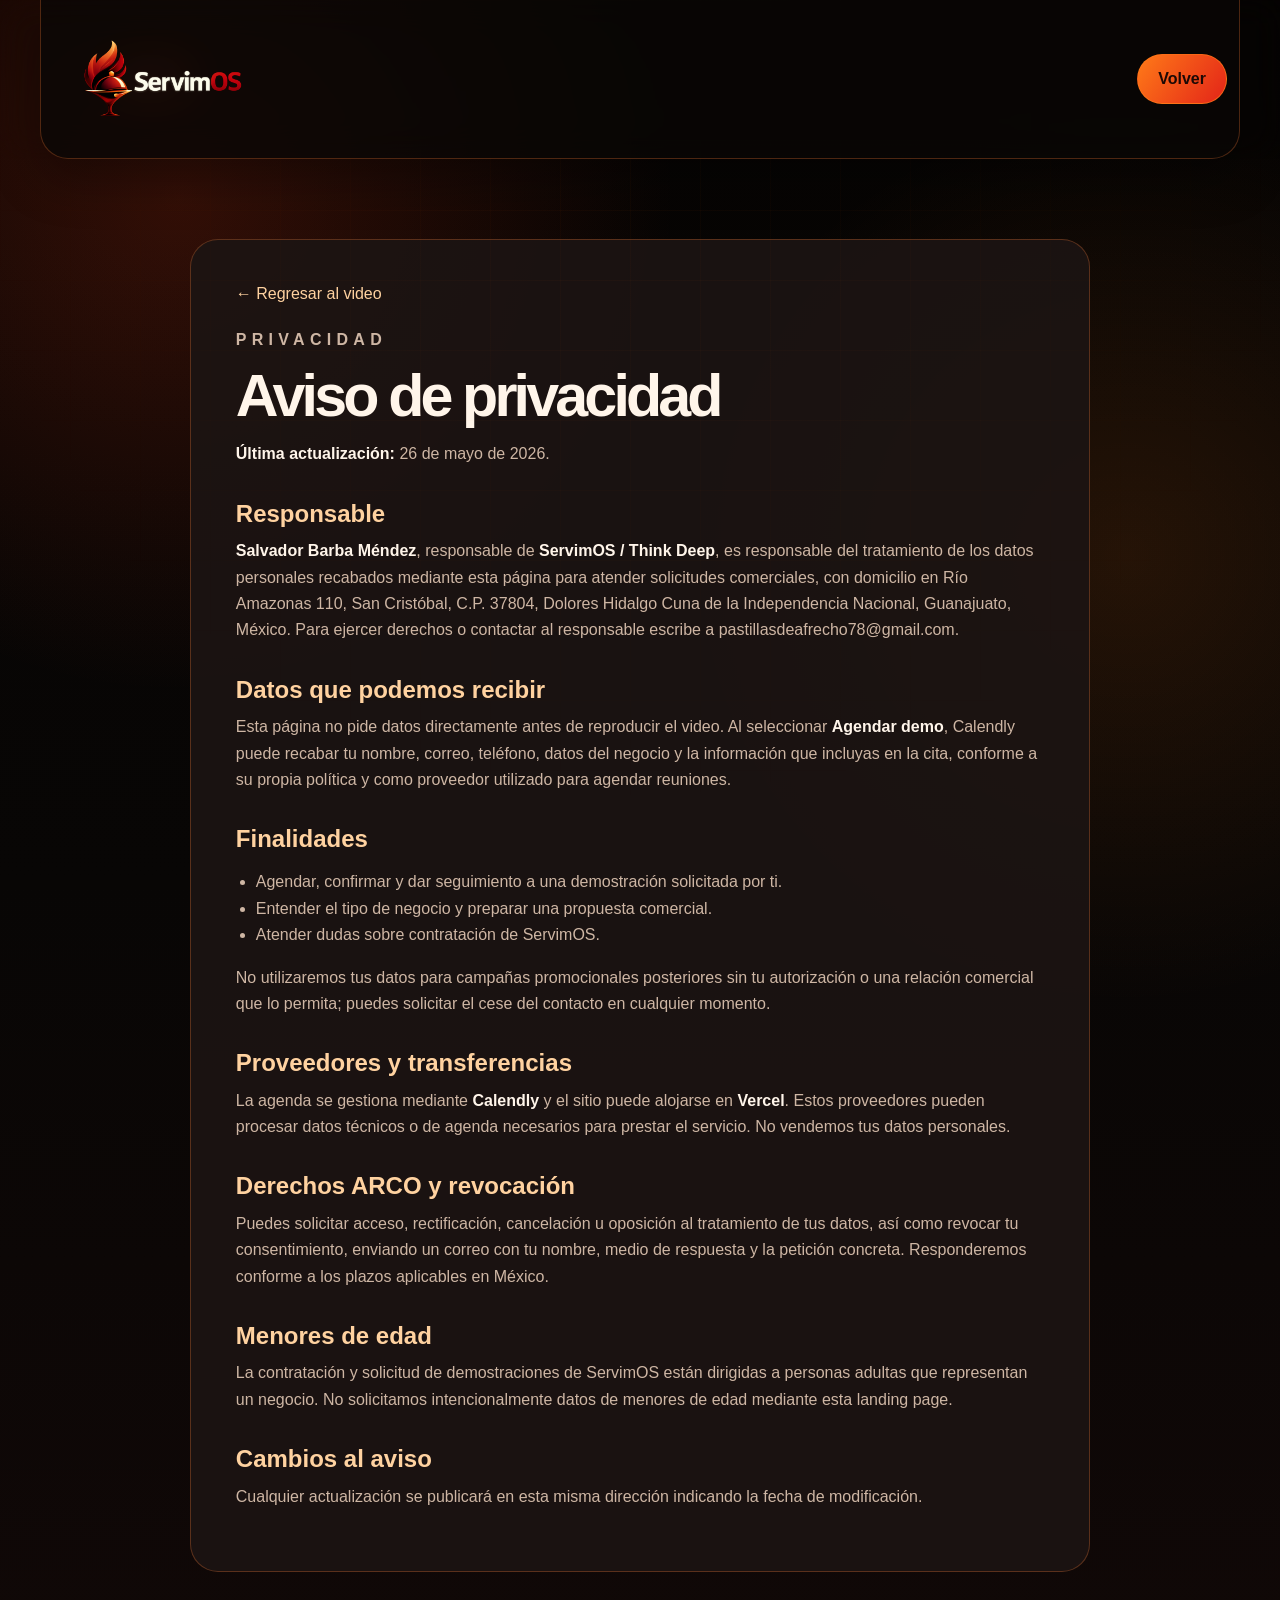
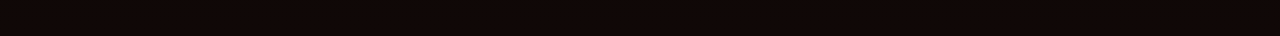
==== privacidad.html @ 7370cd15 "feat(landing): focus funnel on video demo and privacy notice" ====
<!doctype html>
<html lang="es">
  <head>
    <meta charset="utf-8" />
    <meta name="viewport" content="width=device-width, initial-scale=1" />
    <title>Aviso de privacidad | ServimOS</title>
    <meta name="description" content="Aviso de privacidad de ServimOS para solicitudes de demo." />
    <link rel="icon" href="./assets/icon.png" />
    <link rel="stylesheet" href="./styles.css" />
  </head>
  <body>
    <header class="site-header">
      <div class="header-inner">
        <a class="brand" href="./index.html" aria-label="Regresar a ServimOS">
          <img src="./assets/servimos-logo.png" alt="ServimOS" />
        </a>
        <a class="button primary header-cta" href="./index.html">Volver</a>
      </div>
    </header>

    <main class="legal-page">
      <article class="legal-card">
        <a class="legal-toplink" href="./index.html">← Regresar al video</a>
        <p class="eyebrow">Privacidad</p>
        <h1>Aviso de privacidad</h1>
        <p><strong>Última actualización:</strong> 26 de mayo de 2026.</p>

        <h2>Responsable</h2>
        <p>
          <strong>Salvador Barba Méndez</strong>, responsable de <strong>ServimOS / Think Deep</strong>,
          es responsable del tratamiento de los datos personales recabados mediante esta página para
          atender solicitudes comerciales, con domicilio en Río Amazonas 110, San Cristóbal, C.P. 37804,
          Dolores Hidalgo Cuna de la Independencia Nacional, Guanajuato, México. Para ejercer derechos o
          contactar al responsable escribe a
          <a href="mailto:pastillasdeafrecho78@gmail.com">pastillasdeafrecho78@gmail.com</a>.
        </p>

        <h2>Datos que podemos recibir</h2>
        <p>
          Esta página no pide datos directamente antes de reproducir el video. Al seleccionar
          <strong>Agendar demo</strong>, Calendly puede recabar tu nombre, correo, teléfono, datos del
          negocio y la información que incluyas en la cita, conforme a su propia política y como proveedor
          utilizado para agendar reuniones.
        </p>

        <h2>Finalidades</h2>
        <ul>
          <li>Agendar, confirmar y dar seguimiento a una demostración solicitada por ti.</li>
          <li>Entender el tipo de negocio y preparar una propuesta comercial.</li>
          <li>Atender dudas sobre contratación de ServimOS.</li>
        </ul>
        <p>
          No utilizaremos tus datos para campañas promocionales posteriores sin tu autorización o una
          relación comercial que lo permita; puedes solicitar el cese del contacto en cualquier momento.
        </p>

        <h2>Proveedores y transferencias</h2>
        <p>
          La agenda se gestiona mediante <strong>Calendly</strong> y el sitio puede alojarse en
          <strong>Vercel</strong>. Estos proveedores pueden procesar datos técnicos o de agenda necesarios
          para prestar el servicio. No vendemos tus datos personales.
        </p>

        <h2>Derechos ARCO y revocación</h2>
        <p>
          Puedes solicitar acceso, rectificación, cancelación u oposición al tratamiento de tus datos,
          así como revocar tu consentimiento, enviando un correo con tu nombre, medio de respuesta y la
          petición concreta. Responderemos conforme a los plazos aplicables en México.
        </p>

        <h2>Menores de edad</h2>
        <p>
          La contratación y solicitud de demostraciones de ServimOS están dirigidas a personas adultas que
          representan un negocio. No solicitamos intencionalmente datos de menores de edad mediante esta
          landing page.
        </p>

        <h2>Cambios al aviso</h2>
        <p>
          Cualquier actualización se publicará en esta misma dirección indicando la fecha de modificación.
        </p>
      </article>
    </main>
  </body>
</html>
---- styles.css ----
:root {
  --bg: #080605;
  --panel: rgba(28, 21, 19, 0.9);
  --panel-strong: #181210;
  --line: rgba(255, 125, 56, 0.28);
  --line-strong: rgba(255, 109, 39, 0.72);
  --text: #fff5ea;
  --muted: #ceb6a4;
  --orange: #ff7a18;
  --red: #e32418;
  --gold: #ffd2a0;
  color-scheme: dark;
}

* { box-sizing: border-box; }
html { scroll-behavior: smooth; }
body {
  margin: 0;
  min-width: 320px;
  min-height: 100vh;
  background:
    radial-gradient(circle at 14% 12%, rgba(231, 58, 20, 0.2), transparent 31rem),
    radial-gradient(circle at 88% 34%, rgba(255, 122, 24, 0.12), transparent 28rem),
    linear-gradient(180deg, #060403, var(--bg) 54%, #100807);
  color: var(--text);
  font-family: "Avenir Next", "Trebuchet MS", "Segoe UI", sans-serif;
}
body::before {
  position: fixed;
  inset: 0;
  pointer-events: none;
  content: "";
  background-image:
    linear-gradient(rgba(255, 122, 24, 0.04) 1px, transparent 1px),
    linear-gradient(90deg, rgba(255, 122, 24, 0.03) 1px, transparent 1px);
  background-size: 70px 70px;
  mask-image: radial-gradient(circle at 50% 16%, #000, transparent 70%);
}
a { color: inherit; text-decoration: none; }
img { display: block; max-width: 100%; }
p, h1, h2 { margin-top: 0; }

.site-header {
  position: sticky;
  top: 0;
  z-index: 20;
  padding: 0 1rem;
  backdrop-filter: blur(18px);
}
.header-inner {
  display: flex;
  align-items: center;
  justify-content: space-between;
  gap: 1rem;
  width: min(1200px, 100%);
  margin: 0 auto;
  padding: 0.45rem 0.75rem 0.5rem;
  border: 1px solid var(--line);
  border-top: 0;
  border-radius: 0 0 28px 28px;
  background: rgba(9, 7, 6, 0.8);
  box-shadow: 0 18px 48px rgba(0, 0, 0, 0.35);
}
.brand {
  position: relative;
  display: inline-flex;
  align-items: center;
}
.brand::before {
  position: absolute;
  inset: 50% auto auto 46%;
  z-index: -1;
  width: 185px;
  height: 65px;
  border-radius: 999px;
  content: "";
  background: radial-gradient(circle, rgba(255, 82, 35, 0.26), transparent 67%);
  filter: blur(16px);
  transform: translate(-50%, -50%);
}
.brand img { width: clamp(155px, 19vw, 214px); }

.button {
  display: inline-flex;
  align-items: center;
  justify-content: center;
  min-height: 50px;
  padding: 0.82rem 1.25rem;
  border: 1px solid var(--line);
  border-radius: 999px;
  font-weight: 800;
  transition: border-color 160ms ease, transform 160ms ease, box-shadow 160ms ease;
}
.button.primary {
  border-color: rgba(255, 122, 24, 0.7);
  background: linear-gradient(125deg, var(--orange), var(--red));
  color: #1d0905;
}
.button:hover {
  border-color: var(--line-strong);
  box-shadow: 0 0 34px rgba(255, 97, 26, 0.24);
  transform: translateY(-1px);
}
.header-cta { white-space: nowrap; }

.funnel {
  width: min(1240px, calc(100% - 2rem));
  margin: 0 auto;
  padding: clamp(2.4rem, 6vw, 4.8rem) 0 3.5rem;
}
.intro {
  max-width: 850px;
  margin: 0 auto clamp(1.8rem, 4vw, 2.8rem);
  text-align: center;
}
.eyebrow {
  margin-bottom: 0.9rem;
  color: #ff9552;
  font-size: 0.77rem;
  font-weight: 900;
  letter-spacing: 0.33em;
  text-transform: uppercase;
}
h1 {
  margin-bottom: 1rem;
  font-size: clamp(2.55rem, 6vw, 5.15rem);
  line-height: 0.98;
  letter-spacing: -0.065em;
}
.lead {
  max-width: 700px;
  margin: 0 auto;
  color: var(--muted);
  font-size: clamp(1rem, 1.8vw, 1.2rem);
  line-height: 1.65;
}
.video-stage {
  max-width: 1160px;
  margin: 0 auto;
}
.video-shell {
  position: relative;
  padding: clamp(0.35rem, 1vw, 0.6rem);
  overflow: hidden;
  border: 1px solid var(--line);
  border-radius: clamp(22px, 3vw, 34px);
  background:
    radial-gradient(circle at 16% 0%, rgba(255, 122, 24, 0.2), transparent 33%),
    var(--panel);
  box-shadow: 0 32px 96px rgba(0, 0, 0, 0.48);
}
.video-shell video {
  display: block;
  width: 100%;
  aspect-ratio: 16 / 9;
  border-radius: clamp(16px, 2.2vw, 26px);
  background: #000;
}
.replay-copy {
  display: flex;
  align-items: center;
  justify-content: center;
  gap: 0.65rem;
  margin: 1.1rem auto 0;
  color: var(--muted);
  font-size: 0.92rem;
  text-align: center;
}
.status-dot {
  width: 8px;
  height: 8px;
  flex-shrink: 0;
  border-radius: 50%;
  background: #25cb8e;
  box-shadow: 0 0 12px #25cb8e;
}
.conversion {
  max-width: 900px;
  margin: clamp(3rem, 7vw, 5rem) auto 0;
  padding: clamp(1.6rem, 4vw, 3rem);
  border: 1px solid var(--line);
  border-radius: clamp(22px, 3vw, 34px);
  background:
    radial-gradient(circle at 0% 12%, rgba(255, 122, 24, 0.15), transparent 40%),
    var(--panel-strong);
  text-align: center;
}
.conversion h2 {
  margin-bottom: 0.85rem;
  font-size: clamp(2rem, 4vw, 3.55rem);
  line-height: 1.02;
  letter-spacing: -0.055em;
}
.conversion > p:not(.eyebrow) {
  max-width: 640px;
  margin: 0 auto 1.8rem;
  color: var(--muted);
  line-height: 1.65;
}
.conversion-cta { min-width: min(270px, 100%); }
.site-footer {
  display: flex;
  flex-wrap: wrap;
  justify-content: center;
  gap: 0.65rem 1.4rem;
  padding: 0 1rem 2.2rem;
  color: var(--muted);
  font-size: 0.88rem;
}
.site-footer a {
  color: var(--gold);
  text-decoration: underline;
  text-underline-offset: 3px;
}

.legal-page {
  width: min(900px, calc(100% - 2rem));
  margin: 0 auto;
  padding: clamp(2.5rem, 7vw, 5rem) 0 4rem;
}
.legal-card {
  border: 1px solid var(--line);
  border-radius: 28px;
  padding: clamp(1.4rem, 4vw, 2.8rem);
  background: var(--panel);
}
.legal-card h1 { font-size: clamp(2.1rem, 5vw, 3.7rem); }
.legal-card h2 {
  margin: 2rem 0 0.65rem;
  color: var(--gold);
  font-size: clamp(1.2rem, 3vw, 1.5rem);
}
.legal-card p,
.legal-card li {
  color: var(--muted);
  font-size: 1rem;
  line-height: 1.65;
}
.legal-card strong { color: var(--text); }
.legal-card ul { padding-left: 1.25rem; }
.legal-toplink { display: inline-flex; margin-bottom: 1.5rem; color: var(--gold); }

@media (max-width: 640px) {
  .site-header { padding: 0 0.45rem; }
  .header-inner { padding-inline: 0.5rem; border-radius: 0 0 22px 22px; }
  .header-cta { min-height: 44px; padding: 0.68rem 0.8rem; font-size: 0.88rem; }
  .funnel { width: min(100% - 1rem, 1240px); }
  .replay-copy { align-items: flex-start; font-size: 0.86rem; }
}
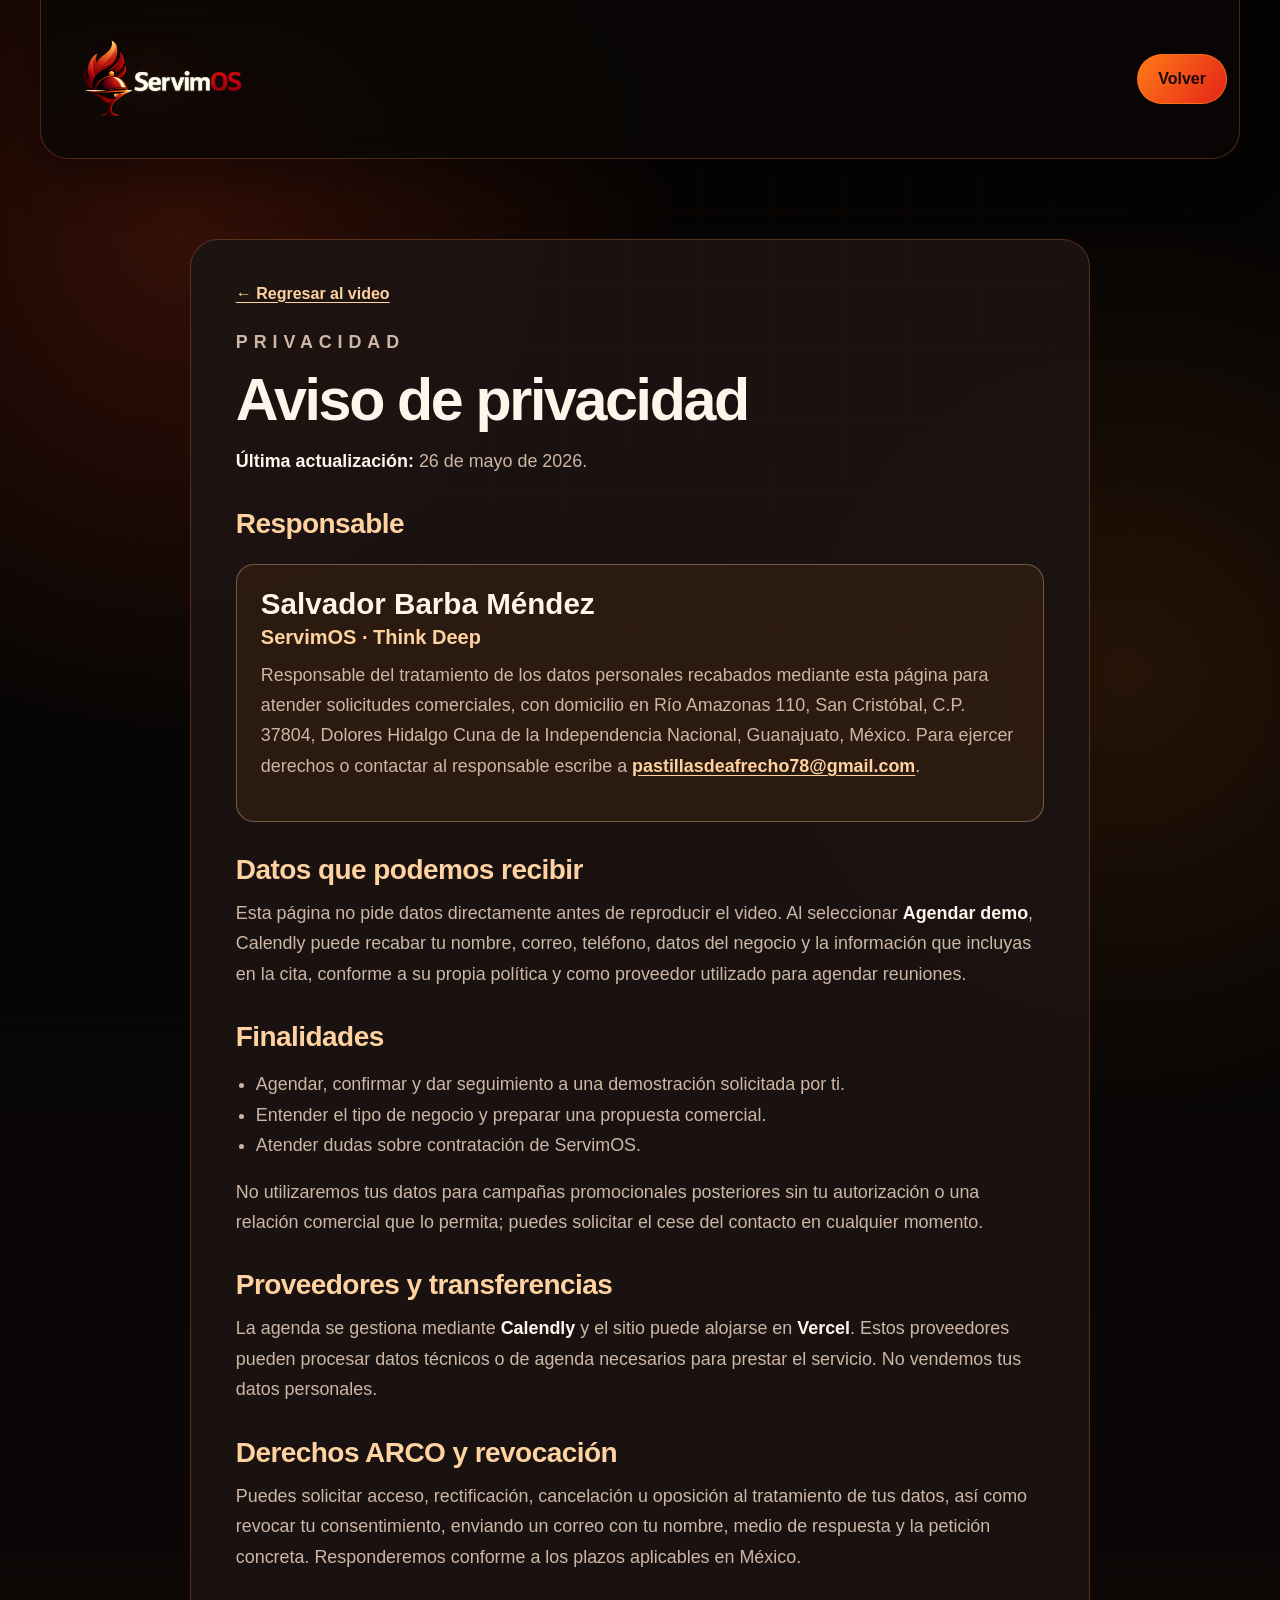
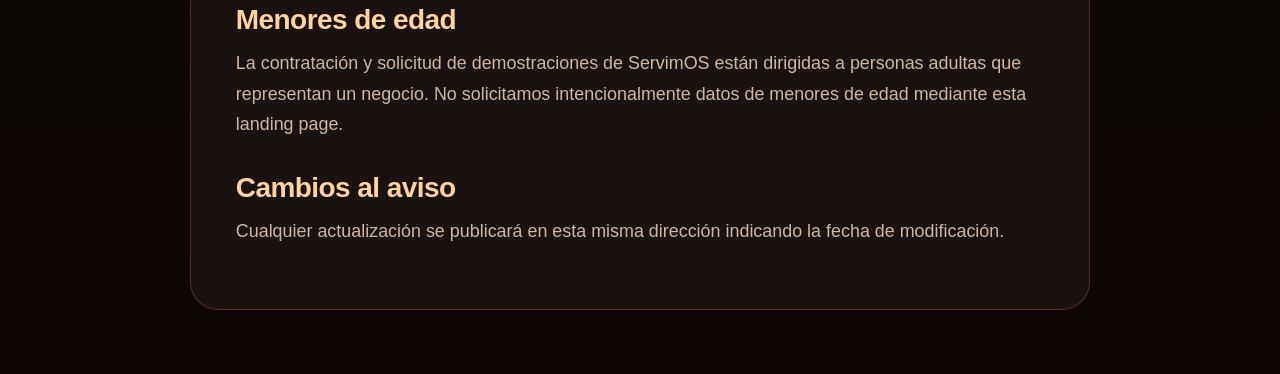
==== commit a7f0ae82: "feat(landing): aviso de privacidad más visible y profesional Destaca al responsable con tipografía g" ====
--- a/privacidad.html
+++ b/privacidad.html
@@ -26,14 +26,17 @@
         <p><strong>Última actualización:</strong> 26 de mayo de 2026.</p>
 
         <h2>Responsable</h2>
-        <p>
-          <strong>Salvador Barba Méndez</strong>, responsable de <strong>ServimOS / Think Deep</strong>,
-          es responsable del tratamiento de los datos personales recabados mediante esta página para
-          atender solicitudes comerciales, con domicilio en Río Amazonas 110, San Cristóbal, C.P. 37804,
-          Dolores Hidalgo Cuna de la Independencia Nacional, Guanajuato, México. Para ejercer derechos o
-          contactar al responsable escribe a
-          <a href="mailto:pastillasdeafrecho78@gmail.com">pastillasdeafrecho78@gmail.com</a>.
-        </p>
+        <div class="legal-responsible">
+          <span class="legal-responsible-name">Salvador Barba Méndez</span>
+          <span class="legal-responsible-brand">ServimOS · Think Deep</span>
+          <p>
+            Responsable del tratamiento de los datos personales recabados mediante esta página para
+            atender solicitudes comerciales, con domicilio en Río Amazonas 110, San Cristóbal, C.P. 37804,
+            Dolores Hidalgo Cuna de la Independencia Nacional, Guanajuato, México. Para ejercer derechos o
+            contactar al responsable escribe a
+            <a href="mailto:pastillasdeafrecho78@gmail.com">pastillasdeafrecho78@gmail.com</a>.
+          </p>
+        </div>
 
         <h2>Datos que podemos recibir</h2>
         <p>
--- a/styles.css
+++ b/styles.css
@@ -198,19 +198,137 @@
   line-height: 1.65;
 }
 .conversion-cta { min-width: min(270px, 100%); }
+
+.privacy-notice {
+  max-width: 900px;
+  margin: clamp(2.5rem, 6vw, 4rem) auto 0;
+  padding: clamp(1.8rem, 4.5vw, 3rem);
+  border: 1px solid var(--line-strong);
+  border-radius: clamp(22px, 3vw, 34px);
+  background:
+    radial-gradient(circle at 100% 0%, rgba(255, 122, 24, 0.14), transparent 42%),
+    var(--panel-strong);
+  text-align: center;
+}
+.privacy-kicker {
+  margin-bottom: 0.75rem;
+  color: #ff9552;
+  font-size: 0.82rem;
+  font-weight: 900;
+  letter-spacing: 0.28em;
+  text-transform: uppercase;
+}
+.privacy-notice h2 {
+  margin-bottom: 1rem;
+  font-size: clamp(1.85rem, 4.2vw, 3rem);
+  font-weight: 900;
+  line-height: 1.05;
+  letter-spacing: -0.04em;
+}
+.privacy-lead {
+  max-width: 680px;
+  margin: 0 auto 1.6rem;
+  color: var(--text);
+  font-size: clamp(1.05rem, 2vw, 1.25rem);
+  font-weight: 600;
+  line-height: 1.6;
+}
+.privacy-responsible {
+  margin: 0 auto 1.6rem;
+  padding: clamp(1.2rem, 3vw, 1.75rem) clamp(1.4rem, 4vw, 2.2rem);
+  border: 1px solid rgba(255, 210, 160, 0.35);
+  border-radius: 20px;
+  background: rgba(255, 122, 24, 0.08);
+}
+.privacy-label {
+  margin-bottom: 0.55rem;
+  color: var(--gold);
+  font-size: 0.78rem;
+  font-weight: 900;
+  letter-spacing: 0.22em;
+  text-transform: uppercase;
+}
+.privacy-name {
+  margin-bottom: 0.35rem;
+  color: var(--text);
+  font-size: clamp(1.45rem, 3.5vw, 2.1rem);
+  font-weight: 900;
+  letter-spacing: -0.02em;
+  line-height: 1.15;
+}
+.privacy-brand {
+  margin-bottom: 0.75rem;
+  color: var(--gold);
+  font-size: clamp(1.05rem, 2.2vw, 1.35rem);
+  font-weight: 800;
+}
+.privacy-contact {
+  margin: 0;
+  color: var(--muted);
+  font-size: clamp(0.95rem, 1.8vw, 1.08rem);
+  line-height: 1.5;
+}
+.privacy-contact a {
+  color: var(--text);
+  font-weight: 800;
+  text-decoration: underline;
+  text-underline-offset: 3px;
+}
+.privacy-summary {
+  max-width: 720px;
+  margin: 0 auto 1.5rem;
+  color: var(--muted);
+  font-size: clamp(0.98rem, 1.9vw, 1.12rem);
+  line-height: 1.7;
+}
+.privacy-summary strong { color: var(--text); font-weight: 800; }
+.privacy-link {
+  display: inline-flex;
+  align-items: center;
+  justify-content: center;
+  min-height: 48px;
+  padding: 0.75rem 1.35rem;
+  border: 1px solid rgba(255, 210, 160, 0.45);
+  border-radius: 999px;
+  color: var(--gold);
+  font-size: clamp(0.95rem, 1.8vw, 1.05rem);
+  font-weight: 800;
+  transition: border-color 160ms ease, background 160ms ease, transform 160ms ease;
+}
+.privacy-link:hover {
+  border-color: var(--line-strong);
+  background: rgba(255, 122, 24, 0.12);
+  transform: translateY(-1px);
+}
+
 .site-footer {
   display: flex;
   flex-wrap: wrap;
+  align-items: center;
   justify-content: center;
-  gap: 0.65rem 1.4rem;
-  padding: 0 1rem 2.2rem;
-  color: var(--muted);
-  font-size: 0.88rem;
-}
-.site-footer a {
-  color: var(--gold);
+  gap: 0.5rem 1rem;
+  margin-top: clamp(2rem, 5vw, 3rem);
+  padding: clamp(1.4rem, 3vw, 2rem) clamp(1rem, 3vw, 2rem) 2.4rem;
+  border-top: 1px solid var(--line);
+  background: rgba(9, 7, 6, 0.55);
+  color: var(--muted);
+  font-size: clamp(0.92rem, 1.7vw, 1.05rem);
+  line-height: 1.5;
+  text-align: center;
+}
+.footer-brand { font-weight: 600; }
+.footer-responsible { color: var(--text); }
+.footer-responsible strong {
+  color: var(--gold);
+  font-weight: 900;
+}
+.footer-divider { color: rgba(206, 182, 164, 0.45); }
+.footer-privacy-link {
+  color: var(--gold);
+  font-size: clamp(0.95rem, 1.8vw, 1.08rem);
+  font-weight: 800;
   text-decoration: underline;
-  text-underline-offset: 3px;
+  text-underline-offset: 4px;
 }
 
 .legal-page {
@@ -224,21 +342,62 @@
   padding: clamp(1.4rem, 4vw, 2.8rem);
   background: var(--panel);
 }
-.legal-card h1 { font-size: clamp(2.1rem, 5vw, 3.7rem); }
+.legal-card h1 {
+  font-size: clamp(2.1rem, 5vw, 3.7rem);
+  font-weight: 900;
+  letter-spacing: -0.04em;
+}
 .legal-card h2 {
-  margin: 2rem 0 0.65rem;
-  color: var(--gold);
-  font-size: clamp(1.2rem, 3vw, 1.5rem);
+  margin: 2rem 0 0.75rem;
+  color: var(--gold);
+  font-size: clamp(1.35rem, 3.2vw, 1.75rem);
+  font-weight: 900;
+  letter-spacing: -0.02em;
 }
 .legal-card p,
 .legal-card li {
   color: var(--muted);
-  font-size: 1rem;
-  line-height: 1.65;
-}
-.legal-card strong { color: var(--text); }
+  font-size: clamp(1rem, 1.9vw, 1.12rem);
+  line-height: 1.7;
+}
+.legal-card strong {
+  color: var(--text);
+  font-weight: 900;
+}
+.legal-card .legal-responsible {
+  margin: 1.5rem 0 0;
+  padding: 1.35rem 1.5rem;
+  border: 1px solid rgba(255, 210, 160, 0.35);
+  border-radius: 18px;
+  background: rgba(255, 122, 24, 0.08);
+}
+.legal-card .legal-responsible-name {
+  display: block;
+  margin-bottom: 0.35rem;
+  color: var(--text);
+  font-size: clamp(1.35rem, 3vw, 1.85rem);
+  font-weight: 900;
+}
+.legal-card .legal-responsible-brand {
+  display: block;
+  margin-bottom: 0.65rem;
+  color: var(--gold);
+  font-size: clamp(1.05rem, 2vw, 1.25rem);
+  font-weight: 800;
+}
+.legal-card a {
+  color: var(--gold);
+  font-weight: 800;
+  text-decoration: underline;
+  text-underline-offset: 3px;
+}
 .legal-card ul { padding-left: 1.25rem; }
-.legal-toplink { display: inline-flex; margin-bottom: 1.5rem; color: var(--gold); }
+.legal-toplink {
+  display: inline-flex;
+  margin-bottom: 1.5rem;
+  color: var(--gold);
+  font-weight: 800;
+}
 
 @media (max-width: 640px) {
   .site-header { padding: 0 0.45rem; }
@@ -246,4 +405,6 @@
   .header-cta { min-height: 44px; padding: 0.68rem 0.8rem; font-size: 0.88rem; }
   .funnel { width: min(100% - 1rem, 1240px); }
   .replay-copy { align-items: flex-start; font-size: 0.86rem; }
-}
+  .footer-divider { display: none; }
+  .site-footer { flex-direction: column; gap: 0.65rem; }
+}
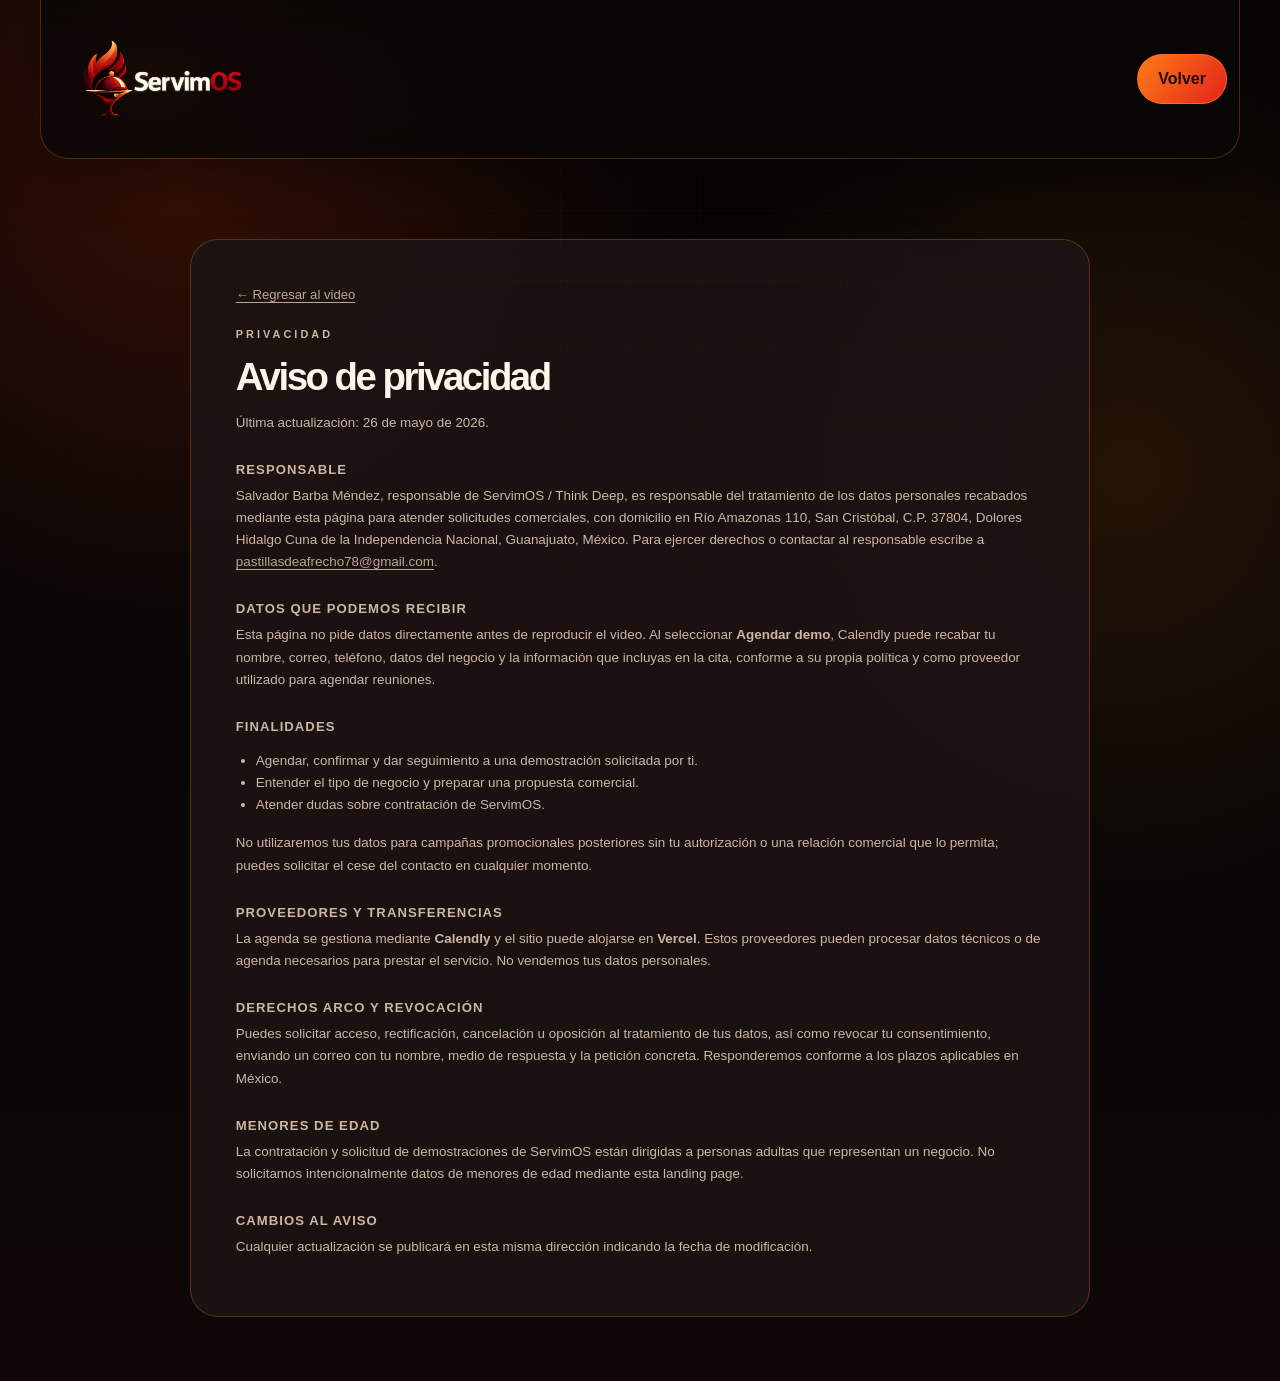
==== commit 5ad54dea: "fix(landing): aviso de privacidad discreto, sin nombre en la página principal Quita la sección desta" ====
--- a/privacidad.html
+++ b/privacidad.html
@@ -23,20 +23,17 @@
         <a class="legal-toplink" href="./index.html">← Regresar al video</a>
         <p class="eyebrow">Privacidad</p>
         <h1>Aviso de privacidad</h1>
-        <p><strong>Última actualización:</strong> 26 de mayo de 2026.</p>
+        <p>Última actualización: 26 de mayo de 2026.</p>
 
         <h2>Responsable</h2>
-        <div class="legal-responsible">
-          <span class="legal-responsible-name">Salvador Barba Méndez</span>
-          <span class="legal-responsible-brand">ServimOS · Think Deep</span>
-          <p>
-            Responsable del tratamiento de los datos personales recabados mediante esta página para
-            atender solicitudes comerciales, con domicilio en Río Amazonas 110, San Cristóbal, C.P. 37804,
-            Dolores Hidalgo Cuna de la Independencia Nacional, Guanajuato, México. Para ejercer derechos o
-            contactar al responsable escribe a
-            <a href="mailto:pastillasdeafrecho78@gmail.com">pastillasdeafrecho78@gmail.com</a>.
-          </p>
-        </div>
+        <p>
+          Salvador Barba Méndez, responsable de ServimOS / Think Deep, es responsable del tratamiento
+          de los datos personales recabados mediante esta página para atender solicitudes comerciales, con
+          domicilio en Río Amazonas 110, San Cristóbal, C.P. 37804, Dolores Hidalgo Cuna de la
+          Independencia Nacional, Guanajuato, México. Para ejercer derechos o contactar al responsable
+          escribe a
+          <a href="mailto:pastillasdeafrecho78@gmail.com">pastillasdeafrecho78@gmail.com</a>.
+        </p>
 
         <h2>Datos que podemos recibir</h2>
         <p>
--- a/styles.css
+++ b/styles.css
@@ -198,137 +198,19 @@
   line-height: 1.65;
 }
 .conversion-cta { min-width: min(270px, 100%); }
-
-.privacy-notice {
-  max-width: 900px;
-  margin: clamp(2.5rem, 6vw, 4rem) auto 0;
-  padding: clamp(1.8rem, 4.5vw, 3rem);
-  border: 1px solid var(--line-strong);
-  border-radius: clamp(22px, 3vw, 34px);
-  background:
-    radial-gradient(circle at 100% 0%, rgba(255, 122, 24, 0.14), transparent 42%),
-    var(--panel-strong);
-  text-align: center;
-}
-.privacy-kicker {
-  margin-bottom: 0.75rem;
-  color: #ff9552;
-  font-size: 0.82rem;
-  font-weight: 900;
-  letter-spacing: 0.28em;
-  text-transform: uppercase;
-}
-.privacy-notice h2 {
-  margin-bottom: 1rem;
-  font-size: clamp(1.85rem, 4.2vw, 3rem);
-  font-weight: 900;
-  line-height: 1.05;
-  letter-spacing: -0.04em;
-}
-.privacy-lead {
-  max-width: 680px;
-  margin: 0 auto 1.6rem;
-  color: var(--text);
-  font-size: clamp(1.05rem, 2vw, 1.25rem);
-  font-weight: 600;
-  line-height: 1.6;
-}
-.privacy-responsible {
-  margin: 0 auto 1.6rem;
-  padding: clamp(1.2rem, 3vw, 1.75rem) clamp(1.4rem, 4vw, 2.2rem);
-  border: 1px solid rgba(255, 210, 160, 0.35);
-  border-radius: 20px;
-  background: rgba(255, 122, 24, 0.08);
-}
-.privacy-label {
-  margin-bottom: 0.55rem;
-  color: var(--gold);
-  font-size: 0.78rem;
-  font-weight: 900;
-  letter-spacing: 0.22em;
-  text-transform: uppercase;
-}
-.privacy-name {
-  margin-bottom: 0.35rem;
-  color: var(--text);
-  font-size: clamp(1.45rem, 3.5vw, 2.1rem);
-  font-weight: 900;
-  letter-spacing: -0.02em;
-  line-height: 1.15;
-}
-.privacy-brand {
-  margin-bottom: 0.75rem;
-  color: var(--gold);
-  font-size: clamp(1.05rem, 2.2vw, 1.35rem);
-  font-weight: 800;
-}
-.privacy-contact {
-  margin: 0;
-  color: var(--muted);
-  font-size: clamp(0.95rem, 1.8vw, 1.08rem);
-  line-height: 1.5;
-}
-.privacy-contact a {
-  color: var(--text);
-  font-weight: 800;
-  text-decoration: underline;
-  text-underline-offset: 3px;
-}
-.privacy-summary {
-  max-width: 720px;
-  margin: 0 auto 1.5rem;
-  color: var(--muted);
-  font-size: clamp(0.98rem, 1.9vw, 1.12rem);
-  line-height: 1.7;
-}
-.privacy-summary strong { color: var(--text); font-weight: 800; }
-.privacy-link {
-  display: inline-flex;
-  align-items: center;
-  justify-content: center;
-  min-height: 48px;
-  padding: 0.75rem 1.35rem;
-  border: 1px solid rgba(255, 210, 160, 0.45);
-  border-radius: 999px;
-  color: var(--gold);
-  font-size: clamp(0.95rem, 1.8vw, 1.05rem);
-  font-weight: 800;
-  transition: border-color 160ms ease, background 160ms ease, transform 160ms ease;
-}
-.privacy-link:hover {
-  border-color: var(--line-strong);
-  background: rgba(255, 122, 24, 0.12);
-  transform: translateY(-1px);
-}
-
 .site-footer {
   display: flex;
   flex-wrap: wrap;
-  align-items: center;
   justify-content: center;
-  gap: 0.5rem 1rem;
-  margin-top: clamp(2rem, 5vw, 3rem);
-  padding: clamp(1.4rem, 3vw, 2rem) clamp(1rem, 3vw, 2rem) 2.4rem;
-  border-top: 1px solid var(--line);
-  background: rgba(9, 7, 6, 0.55);
-  color: var(--muted);
-  font-size: clamp(0.92rem, 1.7vw, 1.05rem);
-  line-height: 1.5;
-  text-align: center;
-}
-.footer-brand { font-weight: 600; }
-.footer-responsible { color: var(--text); }
-.footer-responsible strong {
-  color: var(--gold);
-  font-weight: 900;
-}
-.footer-divider { color: rgba(206, 182, 164, 0.45); }
-.footer-privacy-link {
-  color: var(--gold);
-  font-size: clamp(0.95rem, 1.8vw, 1.08rem);
-  font-weight: 800;
+  gap: 0.65rem 1.4rem;
+  padding: 0 1rem 2.2rem;
+  color: var(--muted);
+  font-size: 0.78rem;
+}
+.site-footer a {
+  color: rgba(206, 182, 164, 0.85);
   text-decoration: underline;
-  text-underline-offset: 4px;
+  text-underline-offset: 3px;
 }
 
 .legal-page {
@@ -343,51 +225,26 @@
   background: var(--panel);
 }
 .legal-card h1 {
-  font-size: clamp(2.1rem, 5vw, 3.7rem);
-  font-weight: 900;
-  letter-spacing: -0.04em;
+  font-size: clamp(1.6rem, 4vw, 2.4rem);
+  font-weight: 700;
 }
 .legal-card h2 {
-  margin: 2rem 0 0.75rem;
-  color: var(--gold);
-  font-size: clamp(1.35rem, 3.2vw, 1.75rem);
-  font-weight: 900;
-  letter-spacing: -0.02em;
+  margin: 1.75rem 0 0.5rem;
+  color: var(--muted);
+  font-size: 0.82rem;
+  font-weight: 700;
+  letter-spacing: 0.08em;
+  text-transform: uppercase;
 }
 .legal-card p,
 .legal-card li {
   color: var(--muted);
-  font-size: clamp(1rem, 1.9vw, 1.12rem);
-  line-height: 1.7;
-}
-.legal-card strong {
-  color: var(--text);
-  font-weight: 900;
-}
-.legal-card .legal-responsible {
-  margin: 1.5rem 0 0;
-  padding: 1.35rem 1.5rem;
-  border: 1px solid rgba(255, 210, 160, 0.35);
-  border-radius: 18px;
-  background: rgba(255, 122, 24, 0.08);
-}
-.legal-card .legal-responsible-name {
-  display: block;
-  margin-bottom: 0.35rem;
-  color: var(--text);
-  font-size: clamp(1.35rem, 3vw, 1.85rem);
-  font-weight: 900;
-}
-.legal-card .legal-responsible-brand {
-  display: block;
-  margin-bottom: 0.65rem;
-  color: var(--gold);
-  font-size: clamp(1.05rem, 2vw, 1.25rem);
-  font-weight: 800;
-}
+  font-size: 0.84rem;
+  line-height: 1.65;
+}
+.legal-card strong { font-weight: 600; color: var(--muted); }
 .legal-card a {
-  color: var(--gold);
-  font-weight: 800;
+  color: rgba(206, 182, 164, 0.9);
   text-decoration: underline;
   text-underline-offset: 3px;
 }
@@ -395,8 +252,12 @@
 .legal-toplink {
   display: inline-flex;
   margin-bottom: 1.5rem;
-  color: var(--gold);
-  font-weight: 800;
+  color: rgba(206, 182, 164, 0.85);
+  font-size: 0.82rem;
+}
+.legal-card .eyebrow {
+  font-size: 0.68rem;
+  letter-spacing: 0.28em;
 }
 
 @media (max-width: 640px) {
@@ -405,6 +266,4 @@
   .header-cta { min-height: 44px; padding: 0.68rem 0.8rem; font-size: 0.88rem; }
   .funnel { width: min(100% - 1rem, 1240px); }
   .replay-copy { align-items: flex-start; font-size: 0.86rem; }
-  .footer-divider { display: none; }
-  .site-footer { flex-direction: column; gap: 0.65rem; }
-}
+}
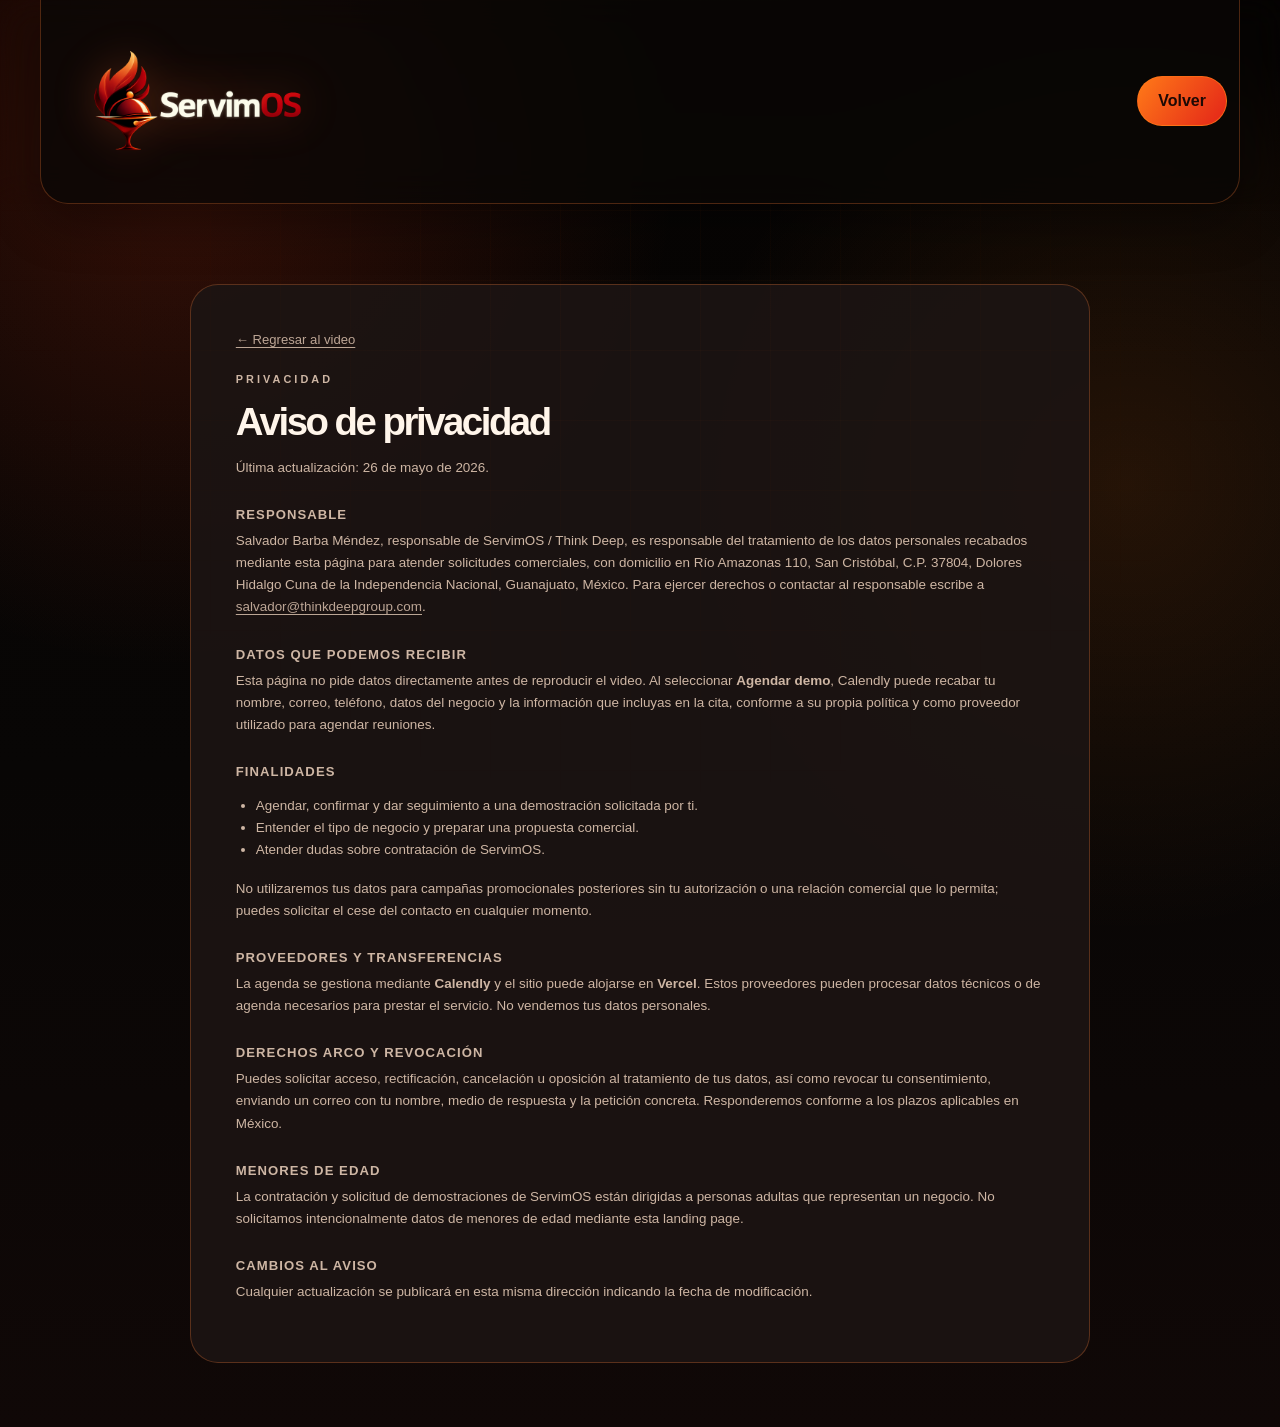
==== commit 3ad0c083: "fix(landing): improve logo presence and privacy contact" ====
--- a/privacidad.html
+++ b/privacidad.html
@@ -32,7 +32,7 @@
           domicilio en Río Amazonas 110, San Cristóbal, C.P. 37804, Dolores Hidalgo Cuna de la
           Independencia Nacional, Guanajuato, México. Para ejercer derechos o contactar al responsable
           escribe a
-          <a href="mailto:pastillasdeafrecho78@gmail.com">pastillasdeafrecho78@gmail.com</a>.
+          <a href="mailto:salvador@thinkdeepgroup.com">salvador@thinkdeepgroup.com</a>.
         </p>
 
         <h2>Datos que podemos recibir</h2>
--- a/styles.css
+++ b/styles.css
@@ -78,7 +78,10 @@
   filter: blur(16px);
   transform: translate(-50%, -50%);
 }
-.brand img { width: clamp(155px, 19vw, 214px); }
+.brand img {
+  width: clamp(205px, 22vw, 290px);
+  filter: drop-shadow(0 0 22px rgba(255, 112, 56, 0.24));
+}
 
 .button {
   display: inline-flex;
@@ -96,12 +99,22 @@
   background: linear-gradient(125deg, var(--orange), var(--red));
   color: #1d0905;
 }
+.button.ghost {
+  border-color: rgba(255, 122, 24, 0.5);
+  background: rgba(29, 19, 15, 0.85);
+  color: var(--gold);
+}
 .button:hover {
   border-color: var(--line-strong);
   box-shadow: 0 0 34px rgba(255, 97, 26, 0.24);
   transform: translateY(-1px);
 }
 .header-cta { white-space: nowrap; }
+.header-actions {
+  display: flex;
+  align-items: center;
+  gap: 0.55rem;
+}
 
 .funnel {
   width: min(1240px, calc(100% - 2rem));
@@ -112,6 +125,13 @@
   max-width: 850px;
   margin: 0 auto clamp(1.8rem, 4vw, 2.8rem);
   text-align: center;
+}
+.intro-ctas {
+  display: flex;
+  flex-wrap: wrap;
+  gap: 0.8rem;
+  justify-content: center;
+  margin-top: 1.5rem;
 }
 .eyebrow {
   margin-bottom: 0.9rem;
@@ -127,6 +147,122 @@
   line-height: 0.98;
   letter-spacing: -0.065em;
 }
+.value-strip {
+  display: grid;
+  grid-template-columns: repeat(3, minmax(0, 1fr));
+  gap: 1rem;
+  margin: 0 auto clamp(2.6rem, 6vw, 4rem);
+}
+.value-strip article {
+  border: 1px solid var(--line);
+  border-radius: 18px;
+  padding: 1rem;
+  background: rgba(22, 16, 13, 0.85);
+}
+.value-strip h2 {
+  margin: 0 0 0.45rem;
+  font-size: 1.05rem;
+}
+.value-strip p {
+  margin: 0;
+  color: var(--muted);
+  font-size: 0.92rem;
+  line-height: 1.45;
+}
+.evidence {
+  max-width: 1160px;
+  margin: 0 auto clamp(2.4rem, 6vw, 3.8rem);
+}
+.evidence > h2 {
+  margin-bottom: 0.65rem;
+  font-size: clamp(1.7rem, 3.2vw, 2.6rem);
+  letter-spacing: -0.03em;
+}
+.section-copy {
+  max-width: 760px;
+  color: var(--muted);
+  line-height: 1.6;
+  margin-bottom: 1.25rem;
+}
+.evidence-grid {
+  display: grid;
+  grid-template-columns: repeat(3, minmax(0, 1fr));
+  gap: 1rem;
+}
+.evidence-grid figure {
+  margin: 0;
+  border: 1px solid var(--line);
+  border-radius: 18px;
+  overflow: hidden;
+  background: rgba(20, 14, 12, 0.86);
+}
+.evidence-grid img,
+.browser-frame img,
+.phone-frame img {
+  width: 100%;
+  aspect-ratio: 16 / 10;
+  object-fit: cover;
+  object-position: top;
+  display: block;
+}
+.browser-frame {
+  border: 1px solid var(--line);
+  border-radius: 14px 14px 10px 10px;
+  overflow: hidden;
+  background: #121010;
+}
+.browser-chrome {
+  display: flex;
+  gap: 6px;
+  padding: 8px 10px;
+  background: #1c1512;
+  border-bottom: 1px solid var(--line);
+}
+.browser-chrome span {
+  width: 9px;
+  height: 9px;
+  border-radius: 50%;
+  background: #4a3f3a;
+}
+.browser-chrome span:nth-child(1) { background: #e32418; }
+.browser-chrome span:nth-child(2) { background: #ff7a18; }
+.browser-chrome span:nth-child(3) { background: #25cb8e; }
+.mobile-shots { margin-top: 2rem; }
+.mobile-shots h3 { margin: 0 0 1rem; color: var(--gold); }
+.mobile-grid {
+  display: flex;
+  flex-wrap: wrap;
+  gap: 1.5rem;
+  justify-content: center;
+}
+.phone-frame {
+  width: min(260px, 100%);
+  margin: 0 auto;
+  padding: 10px 8px 12px;
+  border-radius: 32px;
+  border: 2px solid rgba(255, 122, 24, 0.45);
+  background: #1a1210;
+}
+.phone-notch {
+  width: 38%;
+  height: 16px;
+  margin: 0 auto 8px;
+  border-radius: 0 0 12px 12px;
+  background: #050403;
+}
+.phone-frame img {
+  aspect-ratio: 9 / 19.5;
+  border-radius: 22px;
+}
+.desktop-shots {
+  grid-template-columns: repeat(2, minmax(0, 1fr));
+}
+.evidence-grid figcaption {
+  padding: 0.75rem 0.8rem;
+  color: var(--muted);
+  font-size: 0.86rem;
+  line-height: 1.45;
+}
 .lead {
   max-width: 700px;
   margin: 0 auto;
@@ -136,7 +272,12 @@
 }
 .video-stage {
   max-width: 1160px;
-  margin: 0 auto;
+  margin: 0 auto clamp(2.4rem, 6vw, 3.8rem);
+}
+.video-stage > h2 {
+  margin-bottom: 0.85rem;
+  font-size: clamp(1.7rem, 3.1vw, 2.5rem);
+  letter-spacing: -0.03em;
 }
 .video-shell {
   position: relative;
@@ -174,6 +315,64 @@
   background: #25cb8e;
   box-shadow: 0 0 12px #25cb8e;
 }
+.diagnostic-scope {
+  max-width: 900px;
+  margin: 0 auto clamp(2.8rem, 6vw, 4rem);
+  padding: clamp(1.4rem, 3vw, 2.2rem);
+  border: 1px solid var(--line);
+  border-radius: 22px;
+  background: rgba(21, 15, 12, 0.88);
+}
+.diagnostic-scope h2 {
+  margin-bottom: 0.6rem;
+  font-size: clamp(1.6rem, 3vw, 2.25rem);
+}
+.diagnostic-scope ul {
+  margin: 0;
+  padding-left: 1.15rem;
+  color: var(--muted);
+  line-height: 1.62;
+}
+.pricing-model {
+  max-width: 1000px;
+  margin: 0 auto clamp(2.8rem, 6vw, 4rem);
+  padding: clamp(1.4rem, 3vw, 2.2rem);
+  border: 1px solid var(--line);
+  border-radius: 22px;
+  background: rgba(21, 15, 12, 0.88);
+  text-align: center;
+}
+.pricing-model h2 {
+  margin-bottom: 0.6rem;
+  font-size: clamp(1.6rem, 3vw, 2.25rem);
+}
+.pricing-model > .section-copy {
+  max-width: 680px;
+  margin: 0 auto 1.5rem;
+}
+.pricing-grid {
+  display: grid;
+  grid-template-columns: repeat(3, minmax(0, 1fr));
+  gap: 1rem;
+  text-align: left;
+}
+.pricing-grid article {
+  padding: 1.1rem 1.15rem;
+  border: 1px solid rgba(255, 125, 56, 0.22);
+  border-radius: 18px;
+  background: rgba(12, 9, 8, 0.72);
+}
+.pricing-grid h3 {
+  margin: 0 0 0.55rem;
+  font-size: 1.02rem;
+  color: var(--gold);
+}
+.pricing-grid p {
+  margin: 0;
+  color: var(--muted);
+  font-size: 0.92rem;
+  line-height: 1.58;
+}
 .conversion {
   max-width: 900px;
   margin: clamp(3rem, 7vw, 5rem) auto 0;
@@ -197,7 +396,13 @@
   color: var(--muted);
   line-height: 1.65;
 }
-.conversion-cta { min-width: min(270px, 100%); }
+.conversion-ctas {
+  display: flex;
+  flex-wrap: wrap;
+  gap: 0.75rem;
+  justify-content: center;
+}
+.conversion-cta { min-width: min(290px, 100%); }
 .site-footer {
   display: flex;
   flex-wrap: wrap;
@@ -263,7 +468,15 @@
 @media (max-width: 640px) {
   .site-header { padding: 0 0.45rem; }
   .header-inner { padding-inline: 0.5rem; border-radius: 0 0 22px 22px; }
-  .header-cta { min-height: 44px; padding: 0.68rem 0.8rem; font-size: 0.88rem; }
+  .header-actions { width: 100%; justify-content: flex-end; }
+  .header-cta { min-height: 42px; padding: 0.55rem 0.72rem; font-size: 0.8rem; }
   .funnel { width: min(100% - 1rem, 1240px); }
+  .value-strip,
+  .evidence-grid,
+  .pricing-grid { grid-template-columns: 1fr; }
+  .intro-ctas,
+  .conversion-ctas { flex-direction: column; }
+  .intro-ctas .button,
+  .conversion-ctas .button { width: 100%; }
   .replay-copy { align-items: flex-start; font-size: 0.86rem; }
 }
